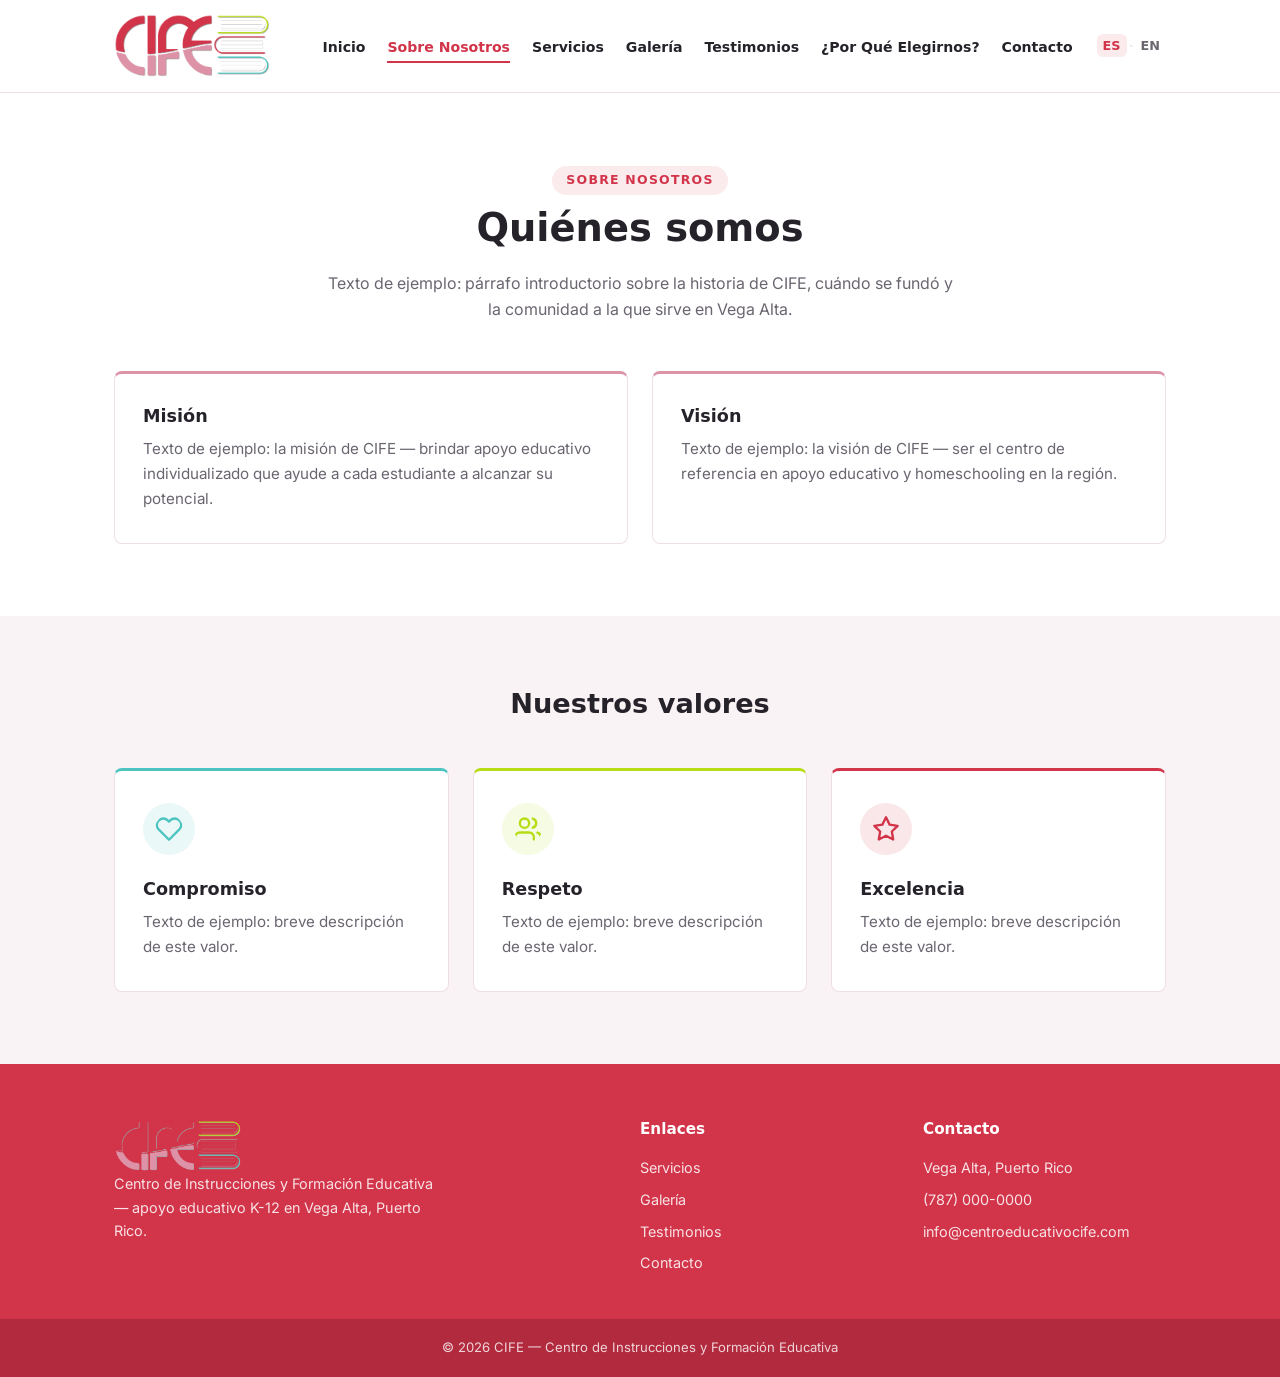
==== about.html @ aa65a5fb "Add transparent logo + hero placeholder, swap Poppins for Fraunces Co-Authored-By: Claude Fable 5 <n" ====
<!DOCTYPE html>
<html lang="es">
<head>
  <meta charset="UTF-8">
  <meta name="viewport" content="width=device-width, initial-scale=1.0">
  <title>Sobre Nosotros | CIFE</title>
  <meta name="description" content="Conoce la misión, visión y valores de CIFE en Vega Alta, Puerto Rico.">
  <link rel="preconnect" href="https://fonts.googleapis.com">
  <link rel="preconnect" href="https://fonts.gstatic.com" crossorigin>
  <link href="https://fonts.googleapis.com/css2?family=Fraunces:opsz,wght@9..144,500;9..144,600;9..144,650&family=Inter:wght@400;600;700&display=swap" rel="stylesheet">
  <link rel="stylesheet" href="css/style.css">
</head>
<body data-page="nosotros">
  <header id="site-header"></header>

  <main>
    <section>
      <div class="container">
        <div class="section-heading">
          <span class="eyebrow" data-i18n="about.eyebrow">Sobre Nosotros</span>
          <h1 data-i18n="about.title">Quiénes somos</h1>
          <p data-i18n="about.intro">Texto de ejemplo: párrafo introductorio sobre la historia de CIFE, cuándo se fundó y la comunidad a la que sirve en Vega Alta.</p>
        </div>
        <div class="two-up">
          <div class="card">
            <h3 data-i18n="about.mission.title">Misión</h3>
            <p data-i18n="about.mission.body">Texto de ejemplo: la misión de CIFE — brindar apoyo educativo individualizado que ayude a cada estudiante a alcanzar su potencial.</p>
          </div>
          <div class="card">
            <h3 data-i18n="about.vision.title">Visión</h3>
            <p data-i18n="about.vision.body">Texto de ejemplo: la visión de CIFE — ser el centro de referencia en apoyo educativo y homeschooling en la región.</p>
          </div>
        </div>
      </div>
    </section>

    <section class="section-alt">
      <div class="container">
        <div class="section-heading">
          <h2 data-i18n="about.values.title">Nuestros valores</h2>
        </div>
        <div class="card-grid">
          <div class="card">
            <svg class="icon icon-teal" viewBox="0 0 24 24" fill="none" stroke="currentColor" stroke-width="2" stroke-linecap="round" stroke-linejoin="round" aria-hidden="true"><path d="M20.84 4.61a5.5 5.5 0 0 0-7.78 0L12 5.67l-1.06-1.06a5.5 5.5 0 0 0-7.78 7.78l1.06 1.06L12 21.23l7.78-7.78 1.06-1.06a5.5 5.5 0 0 0 0-7.78z"/></svg>
            <h3 data-i18n="about.value.compromiso">Compromiso</h3>
            <p data-i18n="common.example.short">Texto de ejemplo: breve descripción de este valor.</p>
          </div>
          <div class="card">
            <svg class="icon icon-lime" viewBox="0 0 24 24" fill="none" stroke="currentColor" stroke-width="2" stroke-linecap="round" stroke-linejoin="round" aria-hidden="true"><path d="M17 21v-2a4 4 0 0 0-4-4H5a4 4 0 0 0-4 4v2"/><circle cx="9" cy="7" r="4"/><path d="M23 21v-2a4 4 0 0 0-3-3.87"/><path d="M16 3.13a4 4 0 0 1 0 7.75"/></svg>
            <h3 data-i18n="about.value.respeto">Respeto</h3>
            <p data-i18n="common.example.short">Texto de ejemplo: breve descripción de este valor.</p>
          </div>
          <div class="card">
            <svg class="icon icon-primary" viewBox="0 0 24 24" fill="none" stroke="currentColor" stroke-width="2" stroke-linecap="round" stroke-linejoin="round" aria-hidden="true"><polygon points="12 2 15.09 8.26 22 9.27 17 14.14 18.18 21.02 12 17.77 5.82 21.02 7 14.14 2 9.27 8.91 8.26 12 2"/></svg>
            <h3 data-i18n="about.value.excelencia">Excelencia</h3>
            <p data-i18n="common.example.short">Texto de ejemplo: breve descripción de este valor.</p>
          </div>
        </div>
      </div>
    </section>
  </main>

  <footer id="site-footer"></footer>
  <script src="js/include.js" defer></script>
  <script src="js/i18n.js" defer></script>
</body>
</html>
---- css/style.css ----
/* ==========================================================================
   CIFE — Centro de Instrucciones y Formación Educativa
   Single stylesheet, all pages. Tokens first, then base, then components.
   ========================================================================== */

:root {
  /* Brand palette (from client) */
  --color-primary:        #D2344A;
  --color-primary-dark:   #B12A3E;
  --color-secondary:      #DD92A8;
  --color-accent-lime:    #B6DD14;
  --color-accent-teal:    #4DC4C0;

  /* Neutrals & tints */
  --color-bg:         #FFFFFF;
  --color-bg-alt:     #FAF3F5;   /* soft pink wash */
  --color-hero-tint:  #F7E9EE;
  --color-cta-tint:   #F5DEE6;
  --color-teal-tint:  #EAF7F5;
  --color-text:       #26222A;
  --color-text-muted: #6B6570;
  --color-border:     #EDDFE4;

  /* Type */
  --font-heading: "Poppins", system-ui, -apple-system, sans-serif;
  --font-body:    "Inter", system-ui, -apple-system, sans-serif;

  /* Layout */
  --container: 1100px;
  --radius: 8px;
  --header-height: 92px;
}

/* ---------- Base ---------- */
*, *::before, *::after { box-sizing: border-box; }

body {
  margin: 0;
  font-family: var(--font-body);
  font-size: 1rem;
  line-height: 1.65;
  color: var(--color-text);
  background: var(--color-bg);
  -webkit-font-smoothing: antialiased;
}

img { max-width: 100%; display: block; }

h1, h2, h3, h4 {
  font-family: var(--font-heading);
  font-weight: 600;
  line-height: 1.2;
  margin: 0 0 0.5em;
}

h1 { font-size: 2.4rem; }
h2 { font-size: 1.7rem; }
h3 { font-size: 1.1rem; }

p { margin: 0 0 1em; }
p:last-child { margin-bottom: 0; }

a { color: var(--color-primary); text-decoration: none; }
a:hover { color: var(--color-accent-teal); }

.container { max-width: var(--container); margin: 0 auto; padding: 0 24px; }

main section { padding: 72px 0; }
.section-alt { background: var(--color-bg-alt); }

.section-heading { text-align: center; max-width: 640px; margin: 0 auto 48px; }
.section-heading p { color: var(--color-text-muted); }

.eyebrow {
  display: inline-block;
  font-family: var(--font-heading);
  font-size: 0.78rem;
  font-weight: 600;
  letter-spacing: 0.1em;
  text-transform: uppercase;
  color: var(--color-primary);
  margin-bottom: 10px;
  padding: 4px 14px;
  border-radius: 999px;
  background: color-mix(in srgb, var(--color-primary) 10%, white);
}

.text-muted { color: var(--color-text-muted); }

/* ---------- Buttons ---------- */
.btn {
  display: inline-block;
  font-family: var(--font-heading);
  font-size: 0.95rem;
  font-weight: 600;
  padding: 12px 28px;
  border-radius: var(--radius);
  border: 2px solid var(--color-primary);
  background: var(--color-primary);
  color: #fff;
  transition: background-color 0.15s ease, border-color 0.15s ease, color 0.15s ease;
}
.btn:hover { background: var(--color-primary-dark); border-color: var(--color-primary-dark); color: #fff; }

.btn-outline { background: transparent; color: var(--color-primary); }
.btn-outline:hover { background: var(--color-primary); color: #fff; }

/* ---------- Icons (inline SVG, feather-style strokes) ---------- */
.icon { width: 28px; height: 28px; flex-shrink: 0; }
.icon-teal    { color: var(--color-accent-teal); }
.icon-lime    { color: var(--color-accent-lime); }
.icon-primary { color: var(--color-primary); }
.icon-sm { width: 20px; height: 20px; }

.card .icon, .feature .icon, .contact-list .icon, .service > .icon {
  width: 52px;
  height: 52px;
  padding: 12px;
  border-radius: 50%;
  background: color-mix(in srgb, currentColor 12%, white);
}

/* ---------- Header / nav ---------- */
#site-header {
  position: sticky;
  top: 0;
  z-index: 100;
  min-height: var(--header-height);
  background: var(--color-bg);
  border-bottom: 1px solid var(--color-border);
}

.header-inner {
  display: flex;
  align-items: center;
  justify-content: space-between;
  gap: 24px;
  min-height: var(--header-height);
}

.brand img { height: 64px; width: auto; }

.site-nav { margin-left: auto; }
.site-nav ul { display: flex; gap: 22px; list-style: none; margin: 0; padding: 0; }
.site-nav a {
  font-family: var(--font-heading);
  font-size: 0.88rem;
  font-weight: 600;
  color: var(--color-text);
  padding: 6px 0;
  border-bottom: 2px solid transparent;
}
.site-nav a:hover { color: var(--color-primary); }
.site-nav a.active { color: var(--color-primary); border-bottom-color: var(--color-primary); }

.nav-toggle {
  display: none;
  flex-direction: column;
  justify-content: center;
  gap: 5px;
  width: 44px;
  height: 44px;
  padding: 10px;
  background: none;
  border: none;
  cursor: pointer;
}
.nav-toggle span {
  display: block;
  height: 2px;
  width: 100%;
  background: var(--color-text);
  transition: transform 0.2s ease, opacity 0.2s ease;
}
.nav-toggle.open span:nth-child(1) { transform: translateY(7px) rotate(45deg); }
.nav-toggle.open span:nth-child(2) { opacity: 0; }
.nav-toggle.open span:nth-child(3) { transform: translateY(-7px) rotate(-45deg); }

.header-actions { display: flex; align-items: center; gap: 8px; }

.lang-toggle { display: flex; align-items: center; gap: 2px; }
.lang-toggle button {
  font-family: var(--font-heading);
  font-size: 0.8rem;
  font-weight: 600;
  color: var(--color-text-muted);
  background: none;
  border: none;
  border-radius: 6px;
  padding: 4px 6px;
  cursor: pointer;
}
.lang-toggle button:hover { color: var(--color-primary); }
.lang-toggle button[aria-pressed="true"] {
  color: var(--color-primary);
  background: color-mix(in srgb, var(--color-primary) 10%, white);
}
.lang-toggle .sep { color: var(--color-border); }

@media (max-width: 900px) {
  .nav-toggle { display: flex; }
  .site-nav {
    display: none;
    position: absolute;
    top: 100%;
    left: 0;
    right: 0;
    background: var(--color-bg);
    border-bottom: 1px solid var(--color-border);
  }
  .site-nav.open { display: block; }
  .site-nav ul { flex-direction: column; gap: 0; padding: 8px 24px 16px; }
  .site-nav a { display: block; padding: 12px 0; border-bottom: none; }
}

/* ---------- Hero (index) ---------- */
.hero { padding: 96px 0; text-align: center; background: var(--color-hero-tint); }
.hero h1 { max-width: 720px; margin: 0 auto 0.4em; }
.hero .hero-sub { max-width: 560px; margin: 0 auto 32px; color: var(--color-text-muted); font-size: 1.1rem; }
.hero-actions { display: flex; gap: 16px; justify-content: center; flex-wrap: wrap; }

/* ---------- Cards ---------- */
.card-grid { display: grid; grid-template-columns: repeat(3, 1fr); gap: 24px; }

.card {
  background: var(--color-bg);
  border: 1px solid var(--color-border);
  border-radius: var(--radius);
  padding: 32px 28px;
}
.card-grid .card { border-top: 3px solid var(--color-accent-teal); }
.card-grid .card:nth-child(3n+2) { border-top-color: var(--color-accent-lime); }
.card-grid .card:nth-child(3n)   { border-top-color: var(--color-primary); }
.card .icon { margin-bottom: 16px; }
.card p { color: var(--color-text-muted); font-size: 0.95rem; }
.card-link { font-weight: 600; font-size: 0.9rem; }

/* ---------- Two-up blocks (misión / visión) ---------- */
.two-up { display: grid; grid-template-columns: 1fr 1fr; gap: 24px; }
.two-up .card { border-top: 3px solid var(--color-secondary); }

/* ---------- Feature list (why-us) ---------- */
.feature-list { display: grid; grid-template-columns: repeat(3, 1fr); gap: 32px 24px; }
.feature { display: flex; gap: 16px; align-items: flex-start; }
.feature h3 { margin-bottom: 0.25em; }
.feature p { color: var(--color-text-muted); font-size: 0.95rem; }

.check-list { list-style: none; padding: 0; margin: 0; }
.check-list li { display: flex; align-items: center; gap: 10px; padding: 6px 0; color: var(--color-text-muted); }

/* ---------- Stats row ---------- */
.stats-row {
  display: grid;
  grid-template-columns: repeat(4, 1fr);
  gap: 24px;
  text-align: center;
  border-top: 1px solid var(--color-border);
  border-bottom: 1px solid var(--color-border);
  padding: 40px 0;
}
.stat .stat-number {
  font-family: var(--font-heading);
  font-size: 2.2rem;
  font-weight: 700;
  color: var(--color-primary);
  line-height: 1;
  margin-bottom: 6px;
}
.stat .stat-label { color: var(--color-text-muted); font-size: 0.9rem; }
.stat:nth-child(even) .stat-number { color: var(--color-accent-teal); }

/* ---------- Service sections ---------- */
.service { display: grid; grid-template-columns: auto 1fr; gap: 24px; max-width: 780px; margin: 0 auto 48px; }
.service:last-child { margin-bottom: 0; }
.service p { color: var(--color-text-muted); }

/* ---------- Gallery ---------- */
.gallery-grid { display: grid; grid-template-columns: repeat(3, 1fr); gap: 24px; }
.gallery-item { margin: 0; }
.gallery-item img {
  width: 100%;
  aspect-ratio: 4 / 3;
  object-fit: cover;
  border-radius: var(--radius);
  border: 1px solid var(--color-border);
}
.gallery-item figcaption { font-size: 0.88rem; color: var(--color-text-muted); padding-top: 10px; }

/* ---------- Testimonials ---------- */
.testimonials-grid { display: grid; grid-template-columns: repeat(2, 1fr); gap: 24px; }
.testimonial-card {
  margin: 0;
  background: var(--color-bg);
  border: 1px solid var(--color-border);
  border-left: 3px solid var(--color-secondary);
  border-radius: var(--radius);
  padding: 28px;
}
.testimonial-quote { font-size: 1.02rem; }
.testimonial-card footer { display: flex; flex-direction: column; margin-top: 16px; }
.testimonial-name { font-weight: 600; font-size: 0.95rem; }
.testimonial-role { color: var(--color-text-muted); font-size: 0.85rem; }

.empty-note { text-align: center; color: var(--color-text-muted); padding: 40px 0; grid-column: 1 / -1; }

/* ---------- Contact ---------- */
.contact-layout { display: grid; grid-template-columns: 1fr 1fr; gap: 48px; align-items: start; }
.contact-list { list-style: none; padding: 0; margin: 0; }
.contact-list li { display: flex; align-items: flex-start; gap: 14px; padding: 12px 0; }
.contact-list .contact-label { display: block; font-weight: 600; font-size: 0.9rem; }
.contact-list .contact-value { color: var(--color-text-muted); font-size: 0.95rem; }
.map-embed { width: 100%; height: 380px; border: 1px solid var(--color-border); border-radius: var(--radius); }

/* ---------- CTA band ---------- */
.cta-band { background: var(--color-cta-tint); text-align: center; }
.cta-band h2 { margin-bottom: 0.3em; color: var(--color-primary); }

.section-teal { background: var(--color-teal-tint); }
.cta-band p { color: var(--color-text-muted); margin-bottom: 24px; }

/* ---------- Footer ---------- */
#site-footer { background: var(--color-primary); }
.footer-inner {
  display: grid;
  grid-template-columns: 2fr 1fr 1fr;
  gap: 40px;
  padding: 56px 24px 40px;
}
.logo-plate {
  display: inline-block;
  background: #fff;
  padding: 10px 14px;
  border-radius: var(--radius);
  margin-bottom: 14px;
}
.footer-brand img { height: 52px; width: auto; }
.footer-brand p { color: rgba(255, 255, 255, 0.85); font-size: 0.9rem; max-width: 320px; }
.footer-col h3 { font-size: 0.95rem; margin-bottom: 14px; color: #fff; }
.footer-col ul { list-style: none; padding: 0; margin: 0; }
.footer-col li { padding: 4px 0; font-size: 0.9rem; color: rgba(255, 255, 255, 0.85); }
.footer-col a { color: rgba(255, 255, 255, 0.85); }
.footer-col a:hover { color: #fff; text-decoration: underline; }
.footer-bottom { background: var(--color-primary-dark); text-align: center; padding: 18px 24px; }
.footer-bottom p { margin: 0; font-size: 0.82rem; color: rgba(255, 255, 255, 0.8); }

/* ---------- Responsive ---------- */
@media (max-width: 900px) {
  h1 { font-size: 2rem; }
  main section { padding: 56px 0; }
  .hero { padding: 64px 0; }
  .card-grid, .feature-list, .gallery-grid { grid-template-columns: repeat(2, 1fr); }
  .stats-row { grid-template-columns: repeat(2, 1fr); }
  .footer-inner { grid-template-columns: 1fr 1fr; }
}

@media (max-width: 600px) {
  .brand img { height: 52px; }
  .card-grid, .feature-list, .gallery-grid, .testimonials-grid,
  .two-up, .contact-layout, .stats-row { grid-template-columns: 1fr; }
  .footer-inner { grid-template-columns: 1fr; }
  .service { grid-template-columns: 1fr; }
}
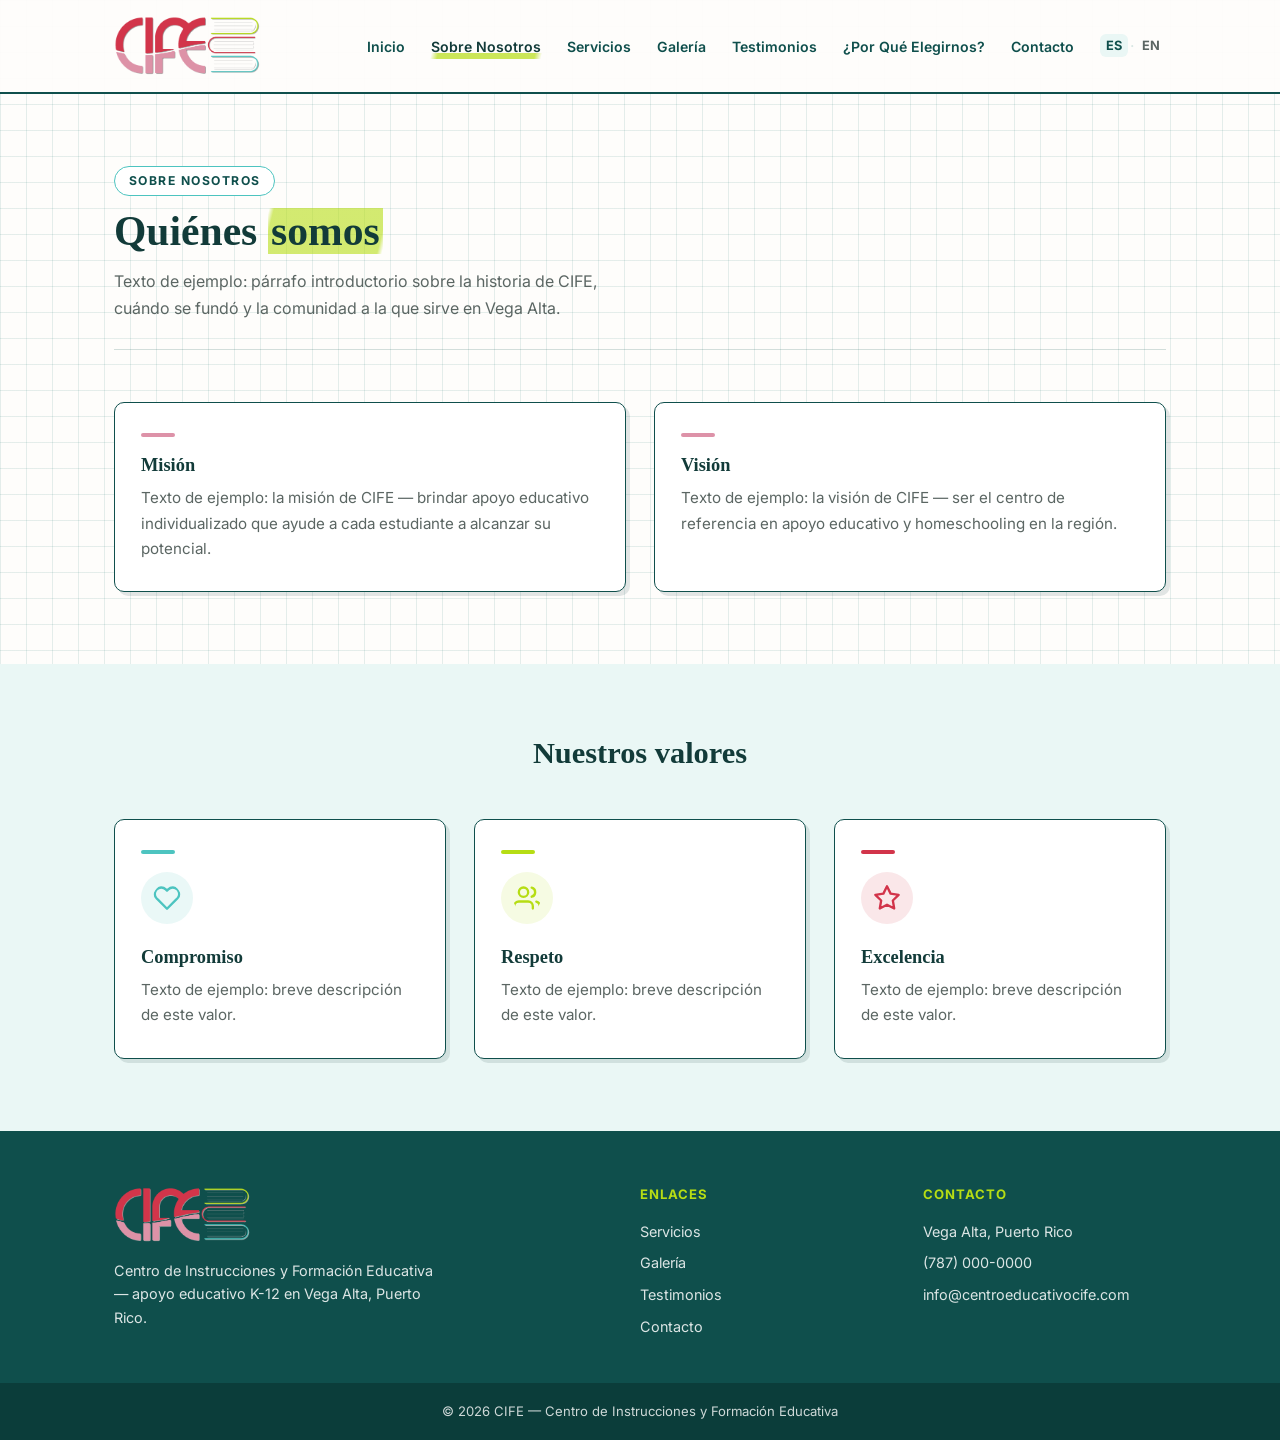
==== commit 67825c92: "Apply v3 page headers, ink stats band, and coupons to why-us and about Co-Authored-By: Claude Fable " ====
--- a/about.html
+++ b/about.html
@@ -16,10 +16,12 @@
   <main>
     <section>
       <div class="container">
-        <div class="section-heading">
-          <span class="eyebrow" data-i18n="about.eyebrow">Sobre Nosotros</span>
-          <h1 data-i18n="about.title">Quiénes somos</h1>
-          <p data-i18n="about.intro">Texto de ejemplo: párrafo introductorio sobre la historia de CIFE, cuándo se fundó y la comunidad a la que sirve en Vega Alta.</p>
+        <div class="page-head">
+          <div>
+            <span class="eyebrow" data-i18n="about.eyebrow">Sobre Nosotros</span>
+            <h1><span data-i18n="about.titlePre">Quiénes </span><span class="hl" data-i18n="about.titleHl">somos</span></h1>
+            <p data-i18n="about.intro">Texto de ejemplo: párrafo introductorio sobre la historia de CIFE, cuándo se fundó y la comunidad a la que sirve en Vega Alta.</p>
+          </div>
         </div>
         <div class="two-up">
           <div class="card">
--- a/css/style.css
+++ b/css/style.css
@@ -1,33 +1,41 @@
 /* ==========================================================================
    CIFE — Centro de Instrucciones y Formación Educativa
-   Single stylesheet, all pages. Tokens first, then base, then components.
+   v3 "Papel Cuadriculado". Tokens first, then base, then components.
    ========================================================================== */
 
 :root {
-  /* Brand palette (from client) */
+  /* Brand palette (from client, docs/colors.jpeg) */
   --color-primary:        #D2344A;
   --color-primary-dark:   #B12A3E;
   --color-secondary:      #DD92A8;
   --color-accent-lime:    #B6DD14;
   --color-accent-teal:    #4DC4C0;
 
-  /* Neutrals & tints */
-  --color-bg:         #FFFFFF;
-  --color-bg-alt:     #FAF3F5;   /* soft pink wash */
-  --color-hero-tint:  #F7E9EE;
-  --color-cta-tint:   #F5DEE6;
+  /* Structural teal ink */
+  --color-ink:        #0F4F4C;
+  --color-ink-dark:   #0B3D3A;
+  --color-heading:    #123B39;
+
+  /* Neutrals — paper, not pure white */
+  --color-bg:         #FEFDFB;
+  --color-card:       #FFFFFF;
   --color-teal-tint:  #EAF7F5;
+  --color-lime-wash:  #F4F9DC;
   --color-text:       #26222A;
-  --color-text-muted: #6B6570;
-  --color-border:     #EDDFE4;
+  --color-text-muted: #5B6663;
+  --color-border:     #D8E7E4;
+
+  /* Graph-paper grid */
+  --grid-line: rgba(20, 110, 106, 0.11);
+  --grid-size: 26px;
 
   /* Type */
-  --font-heading: "Poppins", system-ui, -apple-system, sans-serif;
+  --font-heading: "Fraunces", Georgia, serif;
   --font-body:    "Inter", system-ui, -apple-system, sans-serif;
 
   /* Layout */
   --container: 1100px;
-  --radius: 8px;
+  --radius: 10px;
   --header-height: 92px;
 }
 
@@ -40,7 +48,11 @@
   font-size: 1rem;
   line-height: 1.65;
   color: var(--color-text);
-  background: var(--color-bg);
+  background-color: var(--color-bg);
+  background-image:
+    linear-gradient(var(--grid-line) 1px, transparent 1px),
+    linear-gradient(90deg, var(--grid-line) 1px, transparent 1px);
+  background-size: var(--grid-size) var(--grid-size);
   -webkit-font-smoothing: antialiased;
 }
 
@@ -48,14 +60,15 @@
 
 h1, h2, h3, h4 {
   font-family: var(--font-heading);
-  font-weight: 600;
-  line-height: 1.2;
+  font-weight: 650;
+  line-height: 1.15;
   margin: 0 0 0.5em;
-}
-
-h1 { font-size: 2.4rem; }
-h2 { font-size: 1.7rem; }
-h3 { font-size: 1.1rem; }
+  color: var(--color-heading);
+}
+
+h1 { font-size: 2.6rem; }
+h2 { font-size: 1.9rem; }
+h3 { font-size: 1.15rem; font-weight: 600; }
 
 p { margin: 0 0 1em; }
 p:last-child { margin-bottom: 0; }
@@ -63,38 +76,55 @@
 a { color: var(--color-primary); text-decoration: none; }
 a:hover { color: var(--color-accent-teal); }
 
+a:focus-visible, button:focus-visible {
+  outline: 3px solid var(--color-primary);
+  outline-offset: 2px;
+  border-radius: 4px;
+}
+
 .container { max-width: var(--container); margin: 0 auto; padding: 0 24px; }
 
 main section { padding: 72px 0; }
-.section-alt { background: var(--color-bg-alt); }
+.section-alt { background: var(--color-teal-tint); }
 
 .section-heading { text-align: center; max-width: 640px; margin: 0 auto 48px; }
 .section-heading p { color: var(--color-text-muted); }
 
+.text-muted { color: var(--color-text-muted); }
+
+/* ---------- Highlighter swipe ---------- */
+.hl {
+  background: linear-gradient(104deg, transparent 1%,
+    rgba(182, 221, 20, 0.6) 5%, rgba(182, 221, 20, 0.6) 95%, transparent 99%);
+  padding: 0 0.08em;
+  -webkit-box-decoration-break: clone;
+  box-decoration-break: clone;
+}
+
+/* ---------- Eyebrow ---------- */
 .eyebrow {
   display: inline-block;
-  font-family: var(--font-heading);
-  font-size: 0.78rem;
-  font-weight: 600;
-  letter-spacing: 0.1em;
+  font-family: var(--font-body);
+  font-size: 0.76rem;
+  font-weight: 700;
+  letter-spacing: 0.12em;
   text-transform: uppercase;
-  color: var(--color-primary);
-  margin-bottom: 10px;
+  color: var(--color-ink);
+  margin-bottom: 12px;
   padding: 4px 14px;
   border-radius: 999px;
-  background: color-mix(in srgb, var(--color-primary) 10%, white);
-}
-
-.text-muted { color: var(--color-text-muted); }
+  border: 1.5px solid var(--color-accent-teal);
+  background: var(--color-card);
+}
 
 /* ---------- Buttons ---------- */
 .btn {
   display: inline-block;
-  font-family: var(--font-heading);
+  font-family: var(--font-body);
   font-size: 0.95rem;
-  font-weight: 600;
+  font-weight: 700;
   padding: 12px 28px;
-  border-radius: var(--radius);
+  border-radius: 8px;
   border: 2px solid var(--color-primary);
   background: var(--color-primary);
   color: #fff;
@@ -102,22 +132,51 @@
 }
 .btn:hover { background: var(--color-primary-dark); border-color: var(--color-primary-dark); color: #fff; }
 
-.btn-outline { background: transparent; color: var(--color-primary); }
-.btn-outline:hover { background: var(--color-primary); color: #fff; }
-
-/* ---------- Icons (inline SVG, feather-style strokes) ---------- */
+.btn-outline { background: var(--color-card); border-color: var(--color-ink); color: var(--color-ink); }
+.btn-outline:hover { background: var(--color-ink); border-color: var(--color-ink); color: #fff; }
+
+/* ---------- Icons ---------- */
 .icon { width: 28px; height: 28px; flex-shrink: 0; }
 .icon-teal    { color: var(--color-accent-teal); }
 .icon-lime    { color: var(--color-accent-lime); }
 .icon-primary { color: var(--color-primary); }
 .icon-sm { width: 20px; height: 20px; }
 
-.card .icon, .feature .icon, .contact-list .icon, .service > .icon {
+.card .icon, .feature .icon, .contact-list .icon, .service-text .icon {
   width: 52px;
   height: 52px;
   padding: 12px;
   border-radius: 50%;
   background: color-mix(in srgb, currentColor 12%, white);
+}
+
+.check-list .icon { color: var(--color-accent-teal); }
+
+/* ---------- Doodles (school-supply line art) ---------- */
+.doodle-pencil, .doodle-ruler, .doodle-book, .doodle-plane { position: relative; }
+.doodle-pencil::after, .doodle-ruler::after, .doodle-book::after, .doodle-plane::after {
+  content: '';
+  position: absolute;
+  opacity: 0.18;
+  pointer-events: none;
+  background-repeat: no-repeat;
+  background-size: contain;
+}
+.doodle-pencil::after {
+  width: 130px; height: 130px; right: 3%; bottom: -18px; transform: rotate(-12deg);
+  background-image: url("data:image/svg+xml,%3Csvg xmlns='http://www.w3.org/2000/svg' viewBox='0 0 64 64'%3E%3Cg fill='none' stroke='%23157874' stroke-width='2.5' stroke-linecap='round' stroke-linejoin='round'%3E%3Cpath d='M14 50 L44 20 l8 8 L22 58 l-11 3 3-11 z'/%3E%3Cpath d='M38 26 l8 8'/%3E%3Cpath d='M44 20 l6-6 8 8-6 6'/%3E%3C/g%3E%3C/svg%3E");
+}
+.doodle-ruler::after {
+  width: 120px; height: 120px; right: 2%; bottom: 8px; transform: rotate(8deg);
+  background-image: url("data:image/svg+xml,%3Csvg xmlns='http://www.w3.org/2000/svg' viewBox='0 0 64 64'%3E%3Cg fill='none' stroke='%23157874' stroke-width='2.5' stroke-linecap='round' stroke-linejoin='round'%3E%3Crect x='4' y='24' width='56' height='16' rx='2'/%3E%3Cpath d='M14 24v6M24 24v9M34 24v6M44 24v9M54 24v6'/%3E%3C/g%3E%3C/svg%3E");
+}
+.doodle-book::after {
+  width: 96px; height: 96px; right: -10px; top: -34px; transform: rotate(6deg);
+  background-image: url("data:image/svg+xml,%3Csvg xmlns='http://www.w3.org/2000/svg' viewBox='0 0 64 64'%3E%3Cg fill='none' stroke='%23157874' stroke-width='2.5' stroke-linecap='round' stroke-linejoin='round'%3E%3Cpath d='M32 16 C26 11 14 10 8 12 v36 c6-2 18-1 24 4 6-5 18-6 24-4 V12 c-6-2-18-1-24 4 z'/%3E%3Cpath d='M32 16 v36'/%3E%3C/g%3E%3C/svg%3E");
+}
+.doodle-plane::after {
+  width: 110px; height: 110px; right: 3%; top: -4px; transform: rotate(-4deg);
+  background-image: url("data:image/svg+xml,%3Csvg xmlns='http://www.w3.org/2000/svg' viewBox='0 0 64 64'%3E%3Cg fill='none' stroke='%23157874' stroke-width='2.5' stroke-linecap='round' stroke-linejoin='round'%3E%3Cpath d='M6 30 L58 10 L38 54 L30 36 z'/%3E%3Cpath d='M30 36 L58 10'/%3E%3C/g%3E%3C/svg%3E");
 }
 
 /* ---------- Header / nav ---------- */
@@ -126,8 +185,8 @@
   top: 0;
   z-index: 100;
   min-height: var(--header-height);
-  background: var(--color-bg);
-  border-bottom: 1px solid var(--color-border);
+  background: rgba(254, 253, 251, 0.94);
+  border-bottom: 2px solid var(--color-ink);
 }
 
 .header-inner {
@@ -138,20 +197,26 @@
   min-height: var(--header-height);
 }
 
-.brand img { height: 64px; width: auto; }
+.brand img { height: 60px; width: auto; }
 
 .site-nav { margin-left: auto; }
 .site-nav ul { display: flex; gap: 22px; list-style: none; margin: 0; padding: 0; }
 .site-nav a {
-  font-family: var(--font-heading);
+  font-family: var(--font-body);
   font-size: 0.88rem;
   font-weight: 600;
-  color: var(--color-text);
-  padding: 6px 0;
-  border-bottom: 2px solid transparent;
+  color: var(--color-ink);
+  padding: 6px 2px;
 }
 .site-nav a:hover { color: var(--color-primary); }
-.site-nav a.active { color: var(--color-primary); border-bottom-color: var(--color-primary); }
+.site-nav a.active {
+  color: var(--color-heading);
+  background-image: linear-gradient(104deg, transparent 2%,
+    rgba(182, 221, 20, 0.7) 8%, rgba(182, 221, 20, 0.7) 92%, transparent 98%);
+  background-repeat: no-repeat;
+  background-size: 100% 0.45em;
+  background-position: 0 92%;
+}
 
 .nav-toggle {
   display: none;
@@ -169,7 +234,7 @@
   display: block;
   height: 2px;
   width: 100%;
-  background: var(--color-text);
+  background: var(--color-ink);
   transition: transform 0.2s ease, opacity 0.2s ease;
 }
 .nav-toggle.open span:nth-child(1) { transform: translateY(7px) rotate(45deg); }
@@ -180,9 +245,9 @@
 
 .lang-toggle { display: flex; align-items: center; gap: 2px; }
 .lang-toggle button {
-  font-family: var(--font-heading);
+  font-family: var(--font-body);
   font-size: 0.8rem;
-  font-weight: 600;
+  font-weight: 700;
   color: var(--color-text-muted);
   background: none;
   border: none;
@@ -192,8 +257,8 @@
 }
 .lang-toggle button:hover { color: var(--color-primary); }
 .lang-toggle button[aria-pressed="true"] {
-  color: var(--color-primary);
-  background: color-mix(in srgb, var(--color-primary) 10%, white);
+  color: var(--color-ink);
+  background: var(--color-teal-tint);
 }
 .lang-toggle .sep { color: var(--color-border); }
 
@@ -206,97 +271,171 @@
     left: 0;
     right: 0;
     background: var(--color-bg);
-    border-bottom: 1px solid var(--color-border);
+    border-bottom: 2px solid var(--color-ink);
   }
   .site-nav.open { display: block; }
   .site-nav ul { flex-direction: column; gap: 0; padding: 8px 24px 16px; }
-  .site-nav a { display: block; padding: 12px 0; border-bottom: none; }
+  .site-nav a { display: block; padding: 12px 0; }
 }
 
 /* ---------- Hero (index) ---------- */
-.hero { padding: 96px 0; text-align: center; background: var(--color-hero-tint); }
-.hero h1 { max-width: 720px; margin: 0 auto 0.4em; }
-.hero .hero-sub { max-width: 560px; margin: 0 auto 32px; color: var(--color-text-muted); font-size: 1.1rem; }
-.hero-actions { display: flex; gap: 16px; justify-content: center; flex-wrap: wrap; }
+.hero { padding: 88px 0 76px; }
+.hero-grid {
+  display: grid;
+  grid-template-columns: 1.15fr 0.85fr;
+  gap: 56px;
+  align-items: center;
+}
+.hero h1 { margin: 0 0 0.4em; }
+.hero .hero-sub { max-width: 520px; margin: 0 0 32px; color: var(--color-text-muted); font-size: 1.1rem; }
+.hero-actions { display: flex; gap: 16px; flex-wrap: wrap; }
+.hero-photo { margin: 0; }
+.hero-photo img { width: 100%; aspect-ratio: 5 / 4; object-fit: cover; border-radius: 7px; }
+
+/* ---------- Paper-cutout frame ---------- */
+.cutout {
+  border: 2px solid var(--color-ink);
+  border-radius: var(--radius);
+  box-shadow: 7px 7px 0 var(--color-accent-teal);
+  background: var(--color-card);
+}
+
+/* ---------- Interior page header ---------- */
+.page-head {
+  display: flex;
+  align-items: flex-end;
+  justify-content: space-between;
+  gap: 32px;
+  padding-bottom: 28px;
+  margin-bottom: 52px;
+  border-bottom: 1.5px solid rgba(15, 79, 76, 0.18);
+}
+.page-head h1 { margin-bottom: 0.3em; max-width: 620px; }
+.page-head p { color: var(--color-text-muted); max-width: 540px; margin: 0; }
 
 /* ---------- Cards ---------- */
-.card-grid { display: grid; grid-template-columns: repeat(3, 1fr); gap: 24px; }
+.card-grid { display: grid; grid-template-columns: repeat(3, 1fr); gap: 28px; }
 
 .card {
-  background: var(--color-bg);
-  border: 1px solid var(--color-border);
+  background: var(--color-card);
+  border: 1.5px solid var(--color-ink);
   border-radius: var(--radius);
-  padding: 32px 28px;
-}
-.card-grid .card { border-top: 3px solid var(--color-accent-teal); }
-.card-grid .card:nth-child(3n+2) { border-top-color: var(--color-accent-lime); }
-.card-grid .card:nth-child(3n)   { border-top-color: var(--color-primary); }
+  padding: 30px 26px;
+  box-shadow: 4px 4px 0 rgba(18, 59, 57, 0.12);
+}
+.card::before {
+  content: '';
+  display: block;
+  width: 34px;
+  height: 4px;
+  border-radius: 2px;
+  background: var(--color-accent-teal);
+  margin-bottom: 18px;
+}
+.card-grid .card:nth-child(3n+2)::before { background: var(--color-accent-lime); }
+.card-grid .card:nth-child(3n)::before   { background: var(--color-primary); }
 .card .icon { margin-bottom: 16px; }
 .card p { color: var(--color-text-muted); font-size: 0.95rem; }
 .card-link { font-weight: 600; font-size: 0.9rem; }
 
 /* ---------- Two-up blocks (misión / visión) ---------- */
-.two-up { display: grid; grid-template-columns: 1fr 1fr; gap: 24px; }
-.two-up .card { border-top: 3px solid var(--color-secondary); }
+.two-up { display: grid; grid-template-columns: 1fr 1fr; gap: 28px; }
+.two-up .card::before { background: var(--color-secondary); }
 
 /* ---------- Feature list (why-us) ---------- */
-.feature-list { display: grid; grid-template-columns: repeat(3, 1fr); gap: 32px 24px; }
-.feature { display: flex; gap: 16px; align-items: flex-start; }
+.feature-list { display: grid; grid-template-columns: repeat(3, 1fr); gap: 24px; }
+.feature {
+  display: flex;
+  gap: 16px;
+  align-items: flex-start;
+  background: var(--color-card);
+  border: 1.5px solid var(--color-ink);
+  border-radius: var(--radius);
+  padding: 22px 20px;
+  box-shadow: 4px 4px 0 rgba(18, 59, 57, 0.12);
+}
 .feature h3 { margin-bottom: 0.25em; }
 .feature p { color: var(--color-text-muted); font-size: 0.95rem; }
 
 .check-list { list-style: none; padding: 0; margin: 0; }
 .check-list li { display: flex; align-items: center; gap: 10px; padding: 6px 0; color: var(--color-text-muted); }
 
-/* ---------- Stats row ---------- */
+/* ---------- Stats — ink band ---------- */
+.section-ink { background: var(--color-ink); }
 .stats-row {
   display: grid;
   grid-template-columns: repeat(4, 1fr);
   gap: 24px;
   text-align: center;
-  border-top: 1px solid var(--color-border);
-  border-bottom: 1px solid var(--color-border);
-  padding: 40px 0;
+  padding: 8px 0;
 }
 .stat .stat-number {
   font-family: var(--font-heading);
-  font-size: 2.2rem;
-  font-weight: 700;
-  color: var(--color-primary);
+  font-size: 2.4rem;
+  font-weight: 650;
+  color: #fff;
   line-height: 1;
-  margin-bottom: 6px;
-}
-.stat .stat-label { color: var(--color-text-muted); font-size: 0.9rem; }
-.stat:nth-child(even) .stat-number { color: var(--color-accent-teal); }
-
-/* ---------- Service sections ---------- */
-.service { display: grid; grid-template-columns: auto 1fr; gap: 24px; max-width: 780px; margin: 0 auto 48px; }
-.service:last-child { margin-bottom: 0; }
-.service p { color: var(--color-text-muted); }
+  margin-bottom: 8px;
+}
+.stat:nth-child(2) .stat-number { color: var(--color-accent-lime); }
+.stat:nth-child(3) .stat-number { color: var(--color-accent-teal); }
+.stat .stat-label { color: rgba(255, 255, 255, 0.75); font-size: 0.85rem; letter-spacing: 0.04em; text-transform: uppercase; }
+.section-ink .text-muted { color: rgba(255, 255, 255, 0.65); }
+
+/* ---------- Service rows (services) ---------- */
+.service {
+  display: grid;
+  grid-template-columns: 1fr 1fr;
+  gap: 44px;
+  align-items: center;
+  max-width: 960px;
+  margin: 0 auto 64px;
+}
+.service:last-of-type { margin-bottom: 0; }
+.service-text .icon { margin-bottom: 14px; }
+.service-text p { color: var(--color-text-muted); }
+.service-media { margin: 0; }
+.service-media img { width: 100%; aspect-ratio: 16 / 10; object-fit: cover; border-radius: 7px; }
+.service.flip .service-media { order: -1; }
+.service.flip .service-media.cutout { box-shadow: -7px 7px 0 var(--color-secondary); }
 
 /* ---------- Gallery ---------- */
-.gallery-grid { display: grid; grid-template-columns: repeat(3, 1fr); gap: 24px; }
+.gallery-grid { display: grid; grid-template-columns: repeat(3, 1fr); gap: 30px 26px; }
 .gallery-item { margin: 0; }
 .gallery-item img {
   width: 100%;
   aspect-ratio: 4 / 3;
   object-fit: cover;
   border-radius: var(--radius);
-  border: 1px solid var(--color-border);
-}
-.gallery-item figcaption { font-size: 0.88rem; color: var(--color-text-muted); padding-top: 10px; }
+  border: 2px solid var(--color-ink);
+  box-shadow: 6px 6px 0 var(--color-accent-teal);
+}
+.gallery-item:nth-child(3n+2) img { box-shadow: 6px 6px 0 var(--color-secondary); }
+.gallery-item:nth-child(3n) img   { box-shadow: 6px 6px 0 var(--color-accent-lime); }
+.gallery-item figcaption { font-size: 0.88rem; color: var(--color-text-muted); padding-top: 14px; font-style: italic; }
 
 /* ---------- Testimonials ---------- */
-.testimonials-grid { display: grid; grid-template-columns: repeat(2, 1fr); gap: 24px; }
+.testimonials-grid { display: grid; grid-template-columns: repeat(2, 1fr); gap: 30px 26px; }
 .testimonial-card {
+  position: relative;
   margin: 0;
-  background: var(--color-bg);
-  border: 1px solid var(--color-border);
-  border-left: 3px solid var(--color-secondary);
+  background: var(--color-card);
+  border: 1.5px solid var(--color-ink);
   border-radius: var(--radius);
-  padding: 28px;
-}
-.testimonial-quote { font-size: 1.02rem; }
+  padding: 34px 28px 28px;
+  box-shadow: 5px 5px 0 var(--color-secondary);
+}
+.testimonial-card::before {
+  content: '\201C';
+  position: absolute;
+  top: -4px;
+  left: 12px;
+  font-family: var(--font-heading);
+  font-size: 5rem;
+  line-height: 1;
+  color: rgba(77, 196, 192, 0.35);
+}
+.testimonial-quote { font-size: 1.02rem; position: relative; }
 .testimonial-card footer { display: flex; flex-direction: column; margin-top: 16px; }
 .testimonial-name { font-weight: 600; font-size: 0.95rem; }
 .testimonial-role { color: var(--color-text-muted); font-size: 0.85rem; }
@@ -309,54 +448,95 @@
 .contact-list li { display: flex; align-items: flex-start; gap: 14px; padding: 12px 0; }
 .contact-list .contact-label { display: block; font-weight: 600; font-size: 0.9rem; }
 .contact-list .contact-value { color: var(--color-text-muted); font-size: 0.95rem; }
-.map-embed { width: 100%; height: 380px; border: 1px solid var(--color-border); border-radius: var(--radius); }
-
-/* ---------- CTA band ---------- */
-.cta-band { background: var(--color-cta-tint); text-align: center; }
-.cta-band h2 { margin-bottom: 0.3em; color: var(--color-primary); }
-
-.section-teal { background: var(--color-teal-tint); }
-.cta-band p { color: var(--color-text-muted); margin-bottom: 24px; }
+.map-embed {
+  width: 100%;
+  height: 380px;
+  border: 2px solid var(--color-ink);
+  border-radius: var(--radius);
+  box-shadow: 7px 7px 0 var(--color-accent-teal);
+}
+
+/* ---------- CTA coupon ---------- */
+.cta-band { padding: 40px 0 80px; }
+.cta-coupon {
+  position: relative;
+  max-width: 820px;
+  margin: 0 auto;
+  display: flex;
+  align-items: center;
+  justify-content: space-between;
+  gap: 28px;
+  border: 2px dashed var(--color-accent-teal);
+  border-radius: 12px;
+  background: var(--color-lime-wash);
+  padding: 32px 36px;
+  text-align: left;
+}
+.cta-coupon h2 { margin-bottom: 0.2em; font-size: 1.5rem; }
+.cta-coupon p { color: var(--color-text-muted); margin: 0; }
+.cta-coupon .btn { flex-shrink: 0; }
 
 /* ---------- Footer ---------- */
-#site-footer { background: var(--color-primary); }
+#site-footer { background: var(--color-ink); }
 .footer-inner {
   display: grid;
   grid-template-columns: 2fr 1fr 1fr;
   gap: 40px;
   padding: 56px 24px 40px;
 }
-.logo-plate {
-  display: inline-block;
-  background: #fff;
-  padding: 10px 14px;
-  border-radius: var(--radius);
+.footer-logo { height: 56px; width: auto; margin-bottom: 16px; }
+.footer-brand p { color: rgba(255, 255, 255, 0.85); font-size: 0.9rem; max-width: 320px; }
+.footer-col h3 {
+  font-family: var(--font-body);
+  font-size: 0.82rem;
+  font-weight: 700;
+  letter-spacing: 0.08em;
+  text-transform: uppercase;
   margin-bottom: 14px;
-}
-.footer-brand img { height: 52px; width: auto; }
-.footer-brand p { color: rgba(255, 255, 255, 0.85); font-size: 0.9rem; max-width: 320px; }
-.footer-col h3 { font-size: 0.95rem; margin-bottom: 14px; color: #fff; }
+  color: var(--color-accent-lime);
+}
 .footer-col ul { list-style: none; padding: 0; margin: 0; }
 .footer-col li { padding: 4px 0; font-size: 0.9rem; color: rgba(255, 255, 255, 0.85); }
 .footer-col a { color: rgba(255, 255, 255, 0.85); }
-.footer-col a:hover { color: #fff; text-decoration: underline; }
-.footer-bottom { background: var(--color-primary-dark); text-align: center; padding: 18px 24px; }
+.footer-col a:hover {
+  color: #fff;
+  text-decoration: underline;
+  text-decoration-color: var(--color-accent-lime);
+  text-decoration-thickness: 3px;
+  text-underline-offset: 3px;
+}
+.footer-bottom { background: var(--color-ink-dark); text-align: center; padding: 18px 24px; }
 .footer-bottom p { margin: 0; font-size: 0.82rem; color: rgba(255, 255, 255, 0.8); }
+
+/* ---------- Motion ---------- */
+@media (prefers-reduced-motion: reduce) {
+  *, *::before, *::after { transition: none !important; }
+}
 
 /* ---------- Responsive ---------- */
 @media (max-width: 900px) {
-  h1 { font-size: 2rem; }
+  h1 { font-size: 2.05rem; }
   main section { padding: 56px 0; }
-  .hero { padding: 64px 0; }
+  .hero { padding: 56px 0; }
+  .hero-grid { grid-template-columns: 1fr; gap: 36px; }
   .card-grid, .feature-list, .gallery-grid { grid-template-columns: repeat(2, 1fr); }
-  .stats-row { grid-template-columns: repeat(2, 1fr); }
+  .stats-row { grid-template-columns: repeat(2, 1fr); gap: 32px 24px; }
   .footer-inner { grid-template-columns: 1fr 1fr; }
 }
 
+@media (max-width: 700px) {
+  .doodle-pencil::after, .doodle-ruler::after, .doodle-book::after, .doodle-plane::after { display: none; }
+  .page-head { flex-direction: column; align-items: flex-start; }
+  .cta-coupon { flex-direction: column; align-items: flex-start; }
+}
+
 @media (max-width: 600px) {
-  .brand img { height: 52px; }
+  :root { --grid-size: 22px; }
+  .brand img { height: 50px; }
   .card-grid, .feature-list, .gallery-grid, .testimonials-grid,
   .two-up, .contact-layout, .stats-row { grid-template-columns: 1fr; }
   .footer-inner { grid-template-columns: 1fr; }
-  .service { grid-template-columns: 1fr; }
-}
+  .service { grid-template-columns: 1fr; gap: 28px; }
+  .service.flip .service-media { order: 0; }
+  .service.flip .service-media.cutout { box-shadow: 7px 7px 0 var(--color-secondary); }
+}
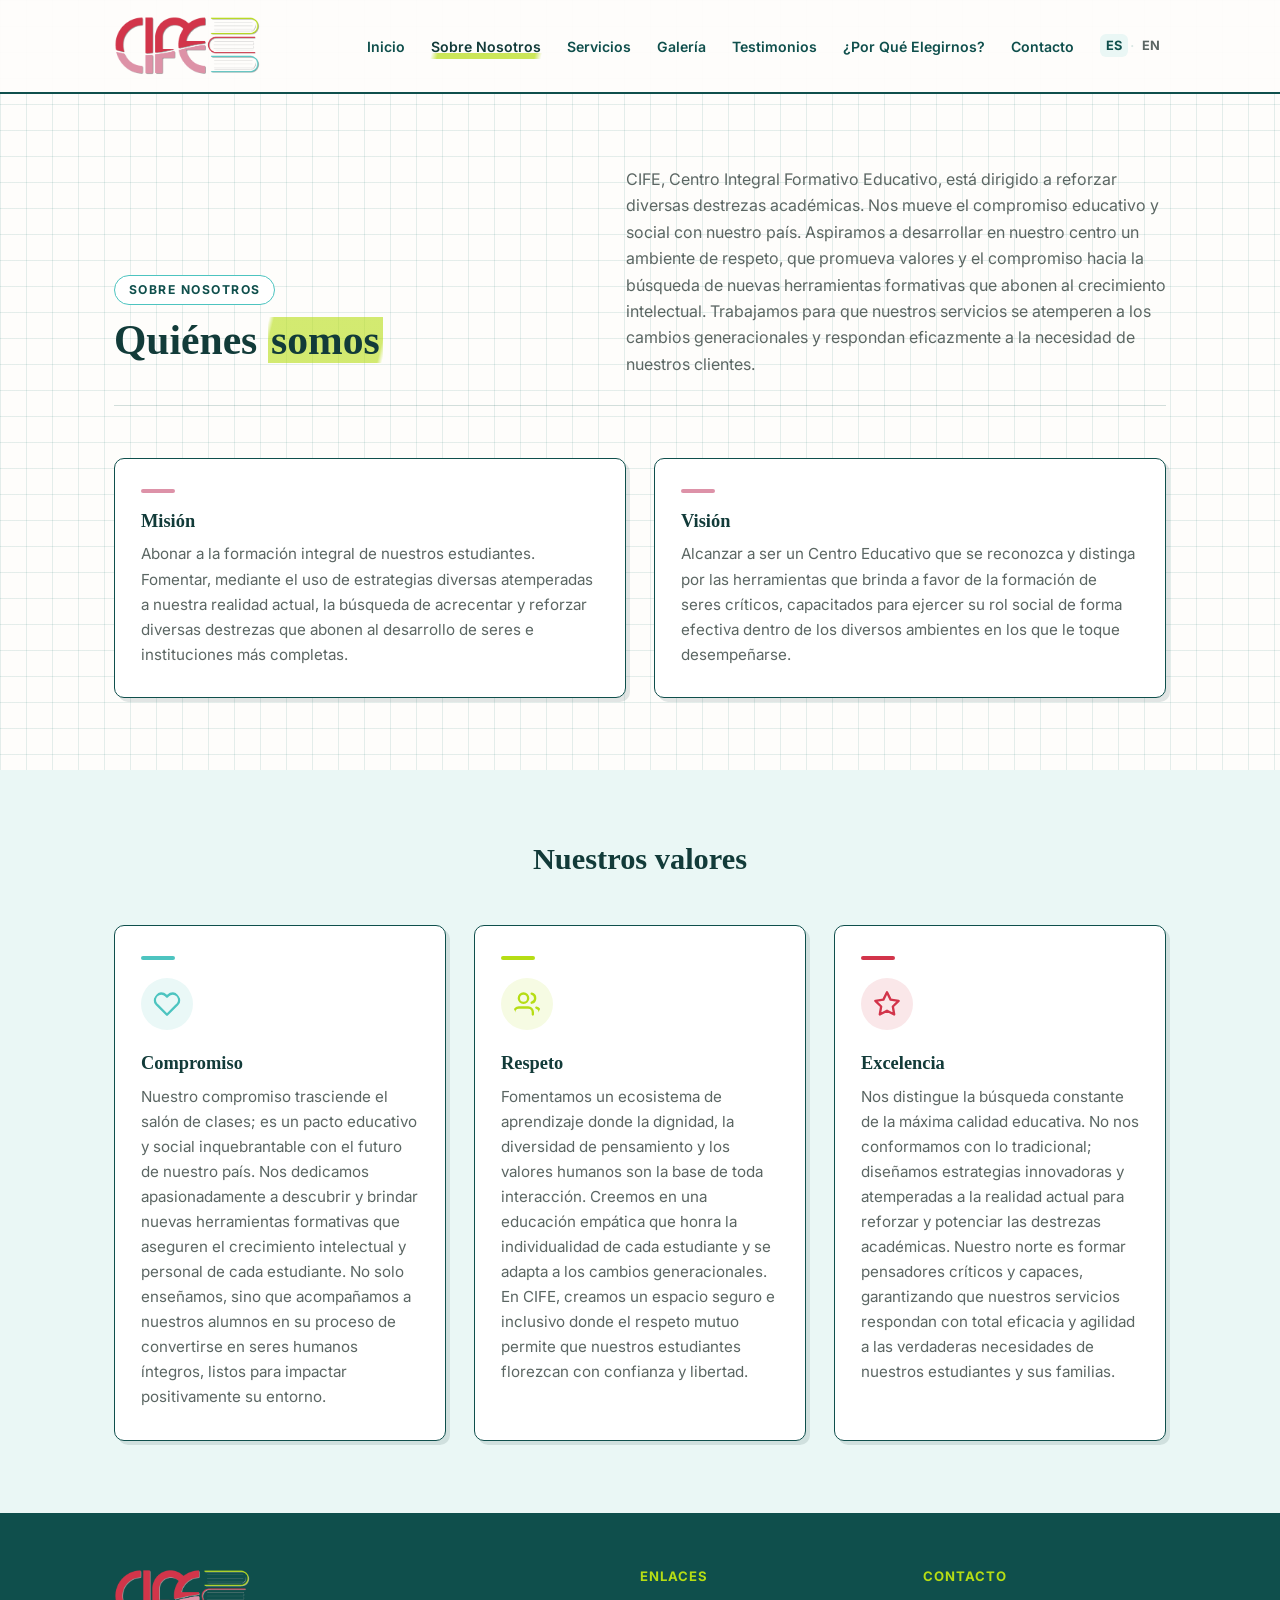
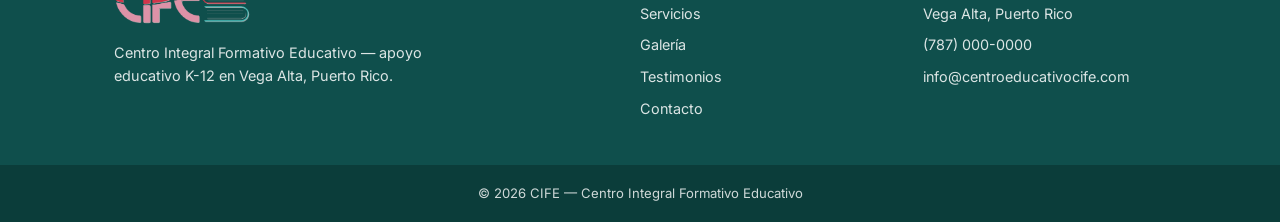
==== commit 6420f664: "Add real About Us content from client (ES/EN); fix CIFE name expansion - about.html: client's Quiéne" ====
--- a/about.html
+++ b/about.html
@@ -4,11 +4,11 @@
   <meta charset="UTF-8">
   <meta name="viewport" content="width=device-width, initial-scale=1.0">
   <title>Sobre Nosotros | CIFE</title>
-  <meta name="description" content="Conoce la misión, visión y valores de CIFE en Vega Alta, Puerto Rico.">
+  <meta name="description" content="CIFE, Centro Integral Formativo Educativo en Vega Alta, Puerto Rico: nuestra misión, visión y valores.">
   <link rel="preconnect" href="https://fonts.googleapis.com">
   <link rel="preconnect" href="https://fonts.gstatic.com" crossorigin>
   <link href="https://fonts.googleapis.com/css2?family=Fraunces:opsz,wght@9..144,500;9..144,600;9..144,650&family=Inter:wght@400;600;700&display=swap" rel="stylesheet">
-  <link rel="stylesheet" href="css/style.css">
+  <link rel="stylesheet" href="css/style.css?v=5">
 </head>
 <body data-page="nosotros">
   <header id="site-header"></header>
@@ -20,17 +20,17 @@
           <div>
             <span class="eyebrow" data-i18n="about.eyebrow">Sobre Nosotros</span>
             <h1><span data-i18n="about.titlePre">Quiénes </span><span class="hl" data-i18n="about.titleHl">somos</span></h1>
-            <p data-i18n="about.intro">Texto de ejemplo: párrafo introductorio sobre la historia de CIFE, cuándo se fundó y la comunidad a la que sirve en Vega Alta.</p>
           </div>
+          <p data-i18n="about.intro">CIFE, Centro Integral Formativo Educativo, está dirigido a reforzar diversas destrezas académicas. Nos mueve el compromiso educativo y social con nuestro país. Aspiramos a desarrollar en nuestro centro un ambiente de respeto, que promueva valores y el compromiso hacia la búsqueda de nuevas herramientas formativas que abonen al crecimiento intelectual. Trabajamos para que nuestros servicios se atemperen a los cambios generacionales y respondan eficazmente a la necesidad de nuestros clientes.</p>
         </div>
         <div class="two-up">
           <div class="card">
             <h3 data-i18n="about.mission.title">Misión</h3>
-            <p data-i18n="about.mission.body">Texto de ejemplo: la misión de CIFE — brindar apoyo educativo individualizado que ayude a cada estudiante a alcanzar su potencial.</p>
+            <p data-i18n="about.mission.body">Abonar a la formación integral de nuestros estudiantes. Fomentar, mediante el uso de estrategias diversas atemperadas a nuestra realidad actual, la búsqueda de acrecentar y reforzar diversas destrezas que abonen al desarrollo de seres e instituciones más completas.</p>
           </div>
           <div class="card">
             <h3 data-i18n="about.vision.title">Visión</h3>
-            <p data-i18n="about.vision.body">Texto de ejemplo: la visión de CIFE — ser el centro de referencia en apoyo educativo y homeschooling en la región.</p>
+            <p data-i18n="about.vision.body">Alcanzar a ser un Centro Educativo que se reconozca y distinga por las herramientas que brinda a favor de la formación de seres críticos, capacitados para ejercer su rol social de forma efectiva dentro de los diversos ambientes en los que le toque desempeñarse.</p>
           </div>
         </div>
       </div>
@@ -45,17 +45,17 @@
           <div class="card">
             <svg class="icon icon-teal" viewBox="0 0 24 24" fill="none" stroke="currentColor" stroke-width="2" stroke-linecap="round" stroke-linejoin="round" aria-hidden="true"><path d="M20.84 4.61a5.5 5.5 0 0 0-7.78 0L12 5.67l-1.06-1.06a5.5 5.5 0 0 0-7.78 7.78l1.06 1.06L12 21.23l7.78-7.78 1.06-1.06a5.5 5.5 0 0 0 0-7.78z"/></svg>
             <h3 data-i18n="about.value.compromiso">Compromiso</h3>
-            <p data-i18n="common.example.short">Texto de ejemplo: breve descripción de este valor.</p>
+            <p data-i18n="about.value.compromiso.body">Nuestro compromiso trasciende el salón de clases; es un pacto educativo y social inquebrantable con el futuro de nuestro país. Nos dedicamos apasionadamente a descubrir y brindar nuevas herramientas formativas que aseguren el crecimiento intelectual y personal de cada estudiante. No solo enseñamos, sino que acompañamos a nuestros alumnos en su proceso de convertirse en seres humanos íntegros, listos para impactar positivamente su entorno.</p>
           </div>
           <div class="card">
             <svg class="icon icon-lime" viewBox="0 0 24 24" fill="none" stroke="currentColor" stroke-width="2" stroke-linecap="round" stroke-linejoin="round" aria-hidden="true"><path d="M17 21v-2a4 4 0 0 0-4-4H5a4 4 0 0 0-4 4v2"/><circle cx="9" cy="7" r="4"/><path d="M23 21v-2a4 4 0 0 0-3-3.87"/><path d="M16 3.13a4 4 0 0 1 0 7.75"/></svg>
             <h3 data-i18n="about.value.respeto">Respeto</h3>
-            <p data-i18n="common.example.short">Texto de ejemplo: breve descripción de este valor.</p>
+            <p data-i18n="about.value.respeto.body">Fomentamos un ecosistema de aprendizaje donde la dignidad, la diversidad de pensamiento y los valores humanos son la base de toda interacción. Creemos en una educación empática que honra la individualidad de cada estudiante y se adapta a los cambios generacionales. En CIFE, creamos un espacio seguro e inclusivo donde el respeto mutuo permite que nuestros estudiantes florezcan con confianza y libertad.</p>
           </div>
           <div class="card">
             <svg class="icon icon-primary" viewBox="0 0 24 24" fill="none" stroke="currentColor" stroke-width="2" stroke-linecap="round" stroke-linejoin="round" aria-hidden="true"><polygon points="12 2 15.09 8.26 22 9.27 17 14.14 18.18 21.02 12 17.77 5.82 21.02 7 14.14 2 9.27 8.91 8.26 12 2"/></svg>
             <h3 data-i18n="about.value.excelencia">Excelencia</h3>
-            <p data-i18n="common.example.short">Texto de ejemplo: breve descripción de este valor.</p>
+            <p data-i18n="about.value.excelencia.body">Nos distingue la búsqueda constante de la máxima calidad educativa. No nos conformamos con lo tradicional; diseñamos estrategias innovadoras y atemperadas a la realidad actual para reforzar y potenciar las destrezas académicas. Nuestro norte es formar pensadores críticos y capaces, garantizando que nuestros servicios respondan con total eficacia y agilidad a las verdaderas necesidades de nuestros estudiantes y sus familias.</p>
           </div>
         </div>
       </div>
@@ -63,7 +63,8 @@
   </main>
 
   <footer id="site-footer"></footer>
-  <script src="js/include.js" defer></script>
-  <script src="js/i18n.js" defer></script>
+  <script src="js/include.js?v=5" defer></script>
+  <script src="js/i18n.js?v=5" defer></script>
+  <script src="js/reveal.js?v=5" defer></script>
 </body>
 </html>
--- a/css/style.css
+++ b/css/style.css
@@ -509,8 +509,13 @@
 .footer-bottom p { margin: 0; font-size: 0.82rem; color: rgba(255, 255, 255, 0.8); }
 
 /* ---------- Motion ---------- */
+/* Reveal on scroll (v3.1) — js/reveal.js adds .reveal, then .revealed in-view */
+.reveal { opacity: 0; transform: translateY(12px); transition: opacity 0.45s ease, transform 0.45s ease; }
+.reveal.revealed { opacity: 1; transform: translateY(0); }
+
 @media (prefers-reduced-motion: reduce) {
   *, *::before, *::after { transition: none !important; }
+  .reveal { opacity: 1; transform: none; }
 }
 
 /* ---------- Responsive ---------- */
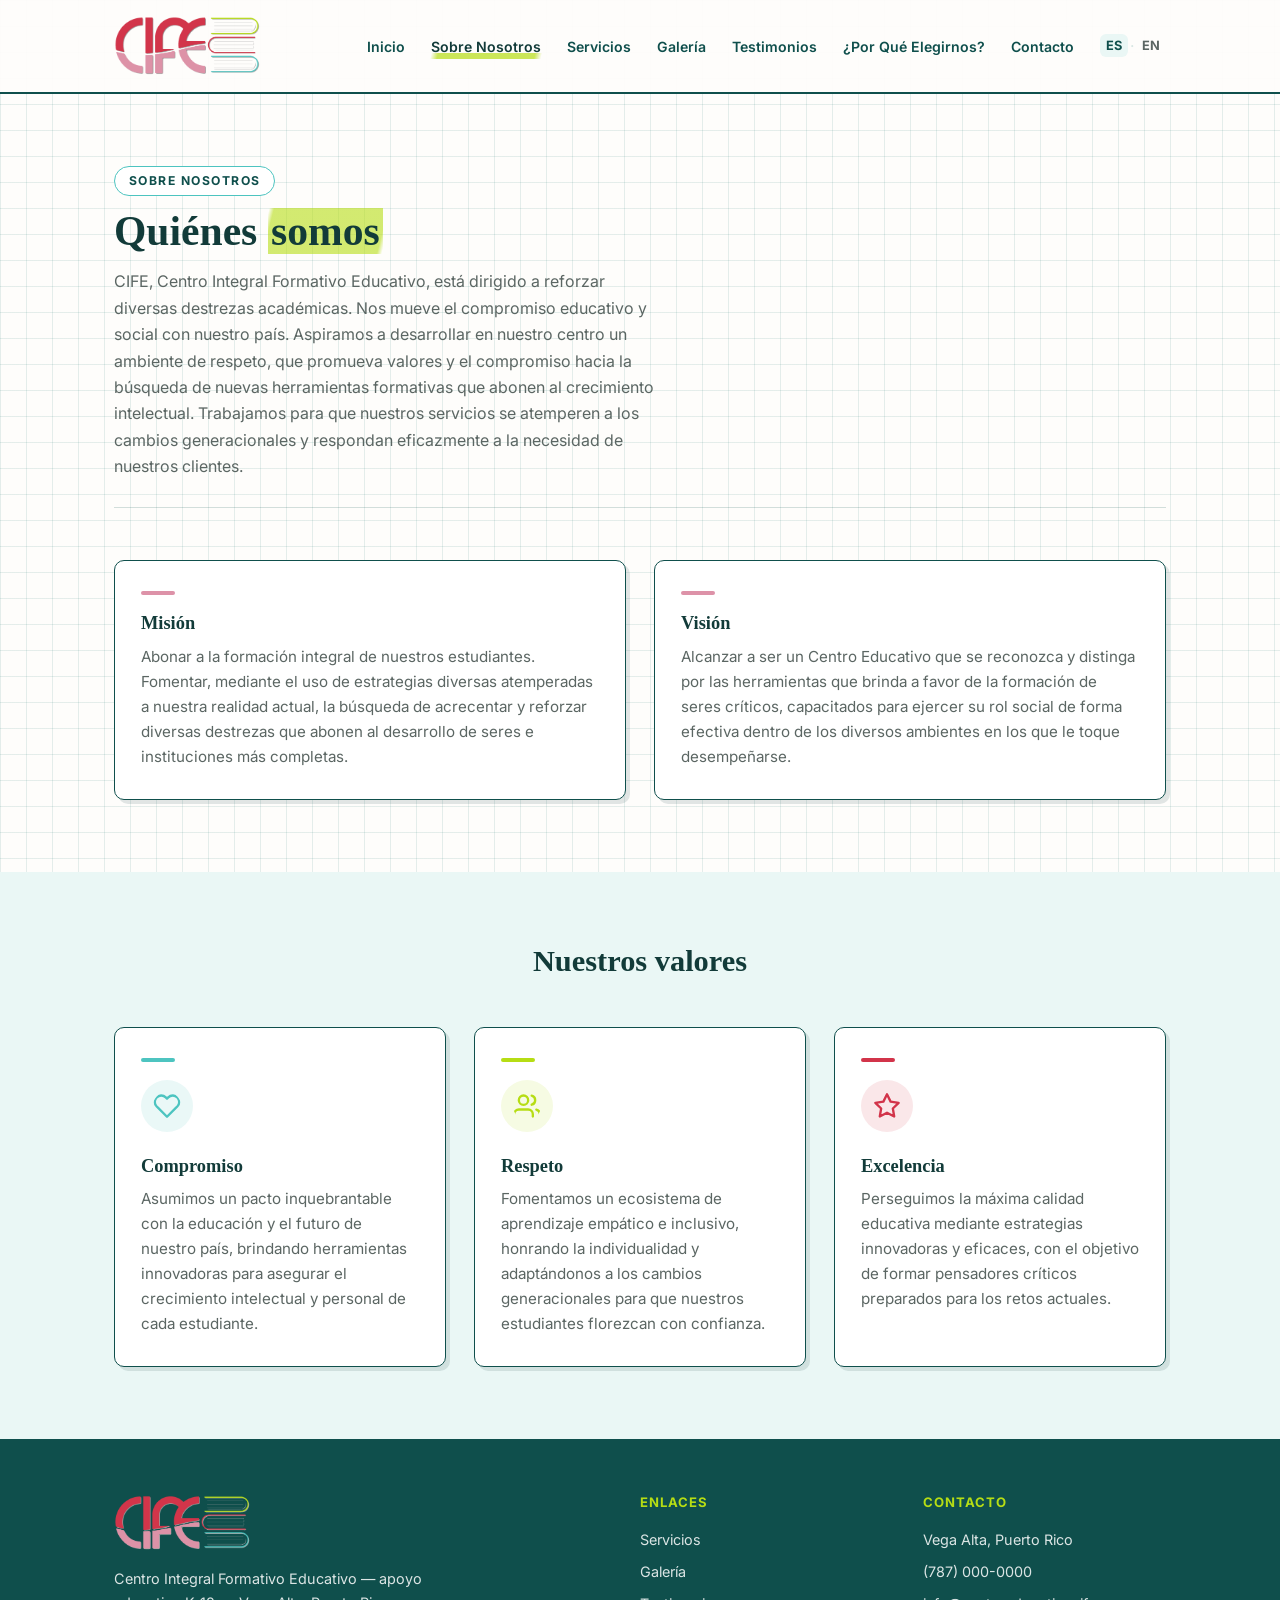
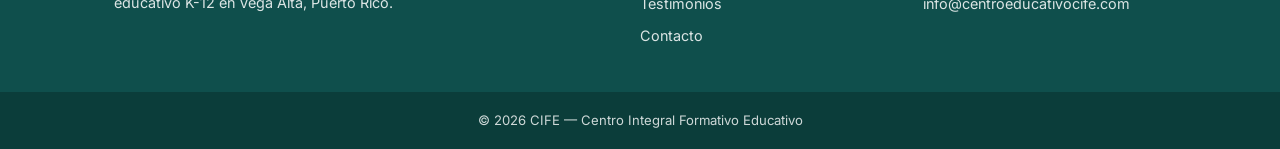
==== commit 199be20b: "Fix About page-head alignment; shorten values per client's revised doc The page-head was given two f" ====
--- a/about.html
+++ b/about.html
@@ -8,7 +8,7 @@
   <link rel="preconnect" href="https://fonts.googleapis.com">
   <link rel="preconnect" href="https://fonts.gstatic.com" crossorigin>
   <link href="https://fonts.googleapis.com/css2?family=Fraunces:opsz,wght@9..144,500;9..144,600;9..144,650&family=Inter:wght@400;600;700&display=swap" rel="stylesheet">
-  <link rel="stylesheet" href="css/style.css?v=5">
+  <link rel="stylesheet" href="css/style.css?v=6">
 </head>
 <body data-page="nosotros">
   <header id="site-header"></header>
@@ -20,8 +20,8 @@
           <div>
             <span class="eyebrow" data-i18n="about.eyebrow">Sobre Nosotros</span>
             <h1><span data-i18n="about.titlePre">Quiénes </span><span class="hl" data-i18n="about.titleHl">somos</span></h1>
+            <p data-i18n="about.intro">CIFE, Centro Integral Formativo Educativo, está dirigido a reforzar diversas destrezas académicas. Nos mueve el compromiso educativo y social con nuestro país. Aspiramos a desarrollar en nuestro centro un ambiente de respeto, que promueva valores y el compromiso hacia la búsqueda de nuevas herramientas formativas que abonen al crecimiento intelectual. Trabajamos para que nuestros servicios se atemperen a los cambios generacionales y respondan eficazmente a la necesidad de nuestros clientes.</p>
           </div>
-          <p data-i18n="about.intro">CIFE, Centro Integral Formativo Educativo, está dirigido a reforzar diversas destrezas académicas. Nos mueve el compromiso educativo y social con nuestro país. Aspiramos a desarrollar en nuestro centro un ambiente de respeto, que promueva valores y el compromiso hacia la búsqueda de nuevas herramientas formativas que abonen al crecimiento intelectual. Trabajamos para que nuestros servicios se atemperen a los cambios generacionales y respondan eficazmente a la necesidad de nuestros clientes.</p>
         </div>
         <div class="two-up">
           <div class="card">
@@ -45,17 +45,17 @@
           <div class="card">
             <svg class="icon icon-teal" viewBox="0 0 24 24" fill="none" stroke="currentColor" stroke-width="2" stroke-linecap="round" stroke-linejoin="round" aria-hidden="true"><path d="M20.84 4.61a5.5 5.5 0 0 0-7.78 0L12 5.67l-1.06-1.06a5.5 5.5 0 0 0-7.78 7.78l1.06 1.06L12 21.23l7.78-7.78 1.06-1.06a5.5 5.5 0 0 0 0-7.78z"/></svg>
             <h3 data-i18n="about.value.compromiso">Compromiso</h3>
-            <p data-i18n="about.value.compromiso.body">Nuestro compromiso trasciende el salón de clases; es un pacto educativo y social inquebrantable con el futuro de nuestro país. Nos dedicamos apasionadamente a descubrir y brindar nuevas herramientas formativas que aseguren el crecimiento intelectual y personal de cada estudiante. No solo enseñamos, sino que acompañamos a nuestros alumnos en su proceso de convertirse en seres humanos íntegros, listos para impactar positivamente su entorno.</p>
+            <p data-i18n="about.value.compromiso.body">Asumimos un pacto inquebrantable con la educación y el futuro de nuestro país, brindando herramientas innovadoras para asegurar el crecimiento intelectual y personal de cada estudiante.</p>
           </div>
           <div class="card">
             <svg class="icon icon-lime" viewBox="0 0 24 24" fill="none" stroke="currentColor" stroke-width="2" stroke-linecap="round" stroke-linejoin="round" aria-hidden="true"><path d="M17 21v-2a4 4 0 0 0-4-4H5a4 4 0 0 0-4 4v2"/><circle cx="9" cy="7" r="4"/><path d="M23 21v-2a4 4 0 0 0-3-3.87"/><path d="M16 3.13a4 4 0 0 1 0 7.75"/></svg>
             <h3 data-i18n="about.value.respeto">Respeto</h3>
-            <p data-i18n="about.value.respeto.body">Fomentamos un ecosistema de aprendizaje donde la dignidad, la diversidad de pensamiento y los valores humanos son la base de toda interacción. Creemos en una educación empática que honra la individualidad de cada estudiante y se adapta a los cambios generacionales. En CIFE, creamos un espacio seguro e inclusivo donde el respeto mutuo permite que nuestros estudiantes florezcan con confianza y libertad.</p>
+            <p data-i18n="about.value.respeto.body">Fomentamos un ecosistema de aprendizaje empático e inclusivo, honrando la individualidad y adaptándonos a los cambios generacionales para que nuestros estudiantes florezcan con confianza.</p>
           </div>
           <div class="card">
             <svg class="icon icon-primary" viewBox="0 0 24 24" fill="none" stroke="currentColor" stroke-width="2" stroke-linecap="round" stroke-linejoin="round" aria-hidden="true"><polygon points="12 2 15.09 8.26 22 9.27 17 14.14 18.18 21.02 12 17.77 5.82 21.02 7 14.14 2 9.27 8.91 8.26 12 2"/></svg>
             <h3 data-i18n="about.value.excelencia">Excelencia</h3>
-            <p data-i18n="about.value.excelencia.body">Nos distingue la búsqueda constante de la máxima calidad educativa. No nos conformamos con lo tradicional; diseñamos estrategias innovadoras y atemperadas a la realidad actual para reforzar y potenciar las destrezas académicas. Nuestro norte es formar pensadores críticos y capaces, garantizando que nuestros servicios respondan con total eficacia y agilidad a las verdaderas necesidades de nuestros estudiantes y sus familias.</p>
+            <p data-i18n="about.value.excelencia.body">Perseguimos la máxima calidad educativa mediante estrategias innovadoras y eficaces, con el objetivo de formar pensadores críticos preparados para los retos actuales.</p>
           </div>
         </div>
       </div>
@@ -63,8 +63,8 @@
   </main>
 
   <footer id="site-footer"></footer>
-  <script src="js/include.js?v=5" defer></script>
-  <script src="js/i18n.js?v=5" defer></script>
-  <script src="js/reveal.js?v=5" defer></script>
+  <script src="js/include.js?v=6" defer></script>
+  <script src="js/i18n.js?v=6" defer></script>
+  <script src="js/reveal.js?v=6" defer></script>
 </body>
 </html>
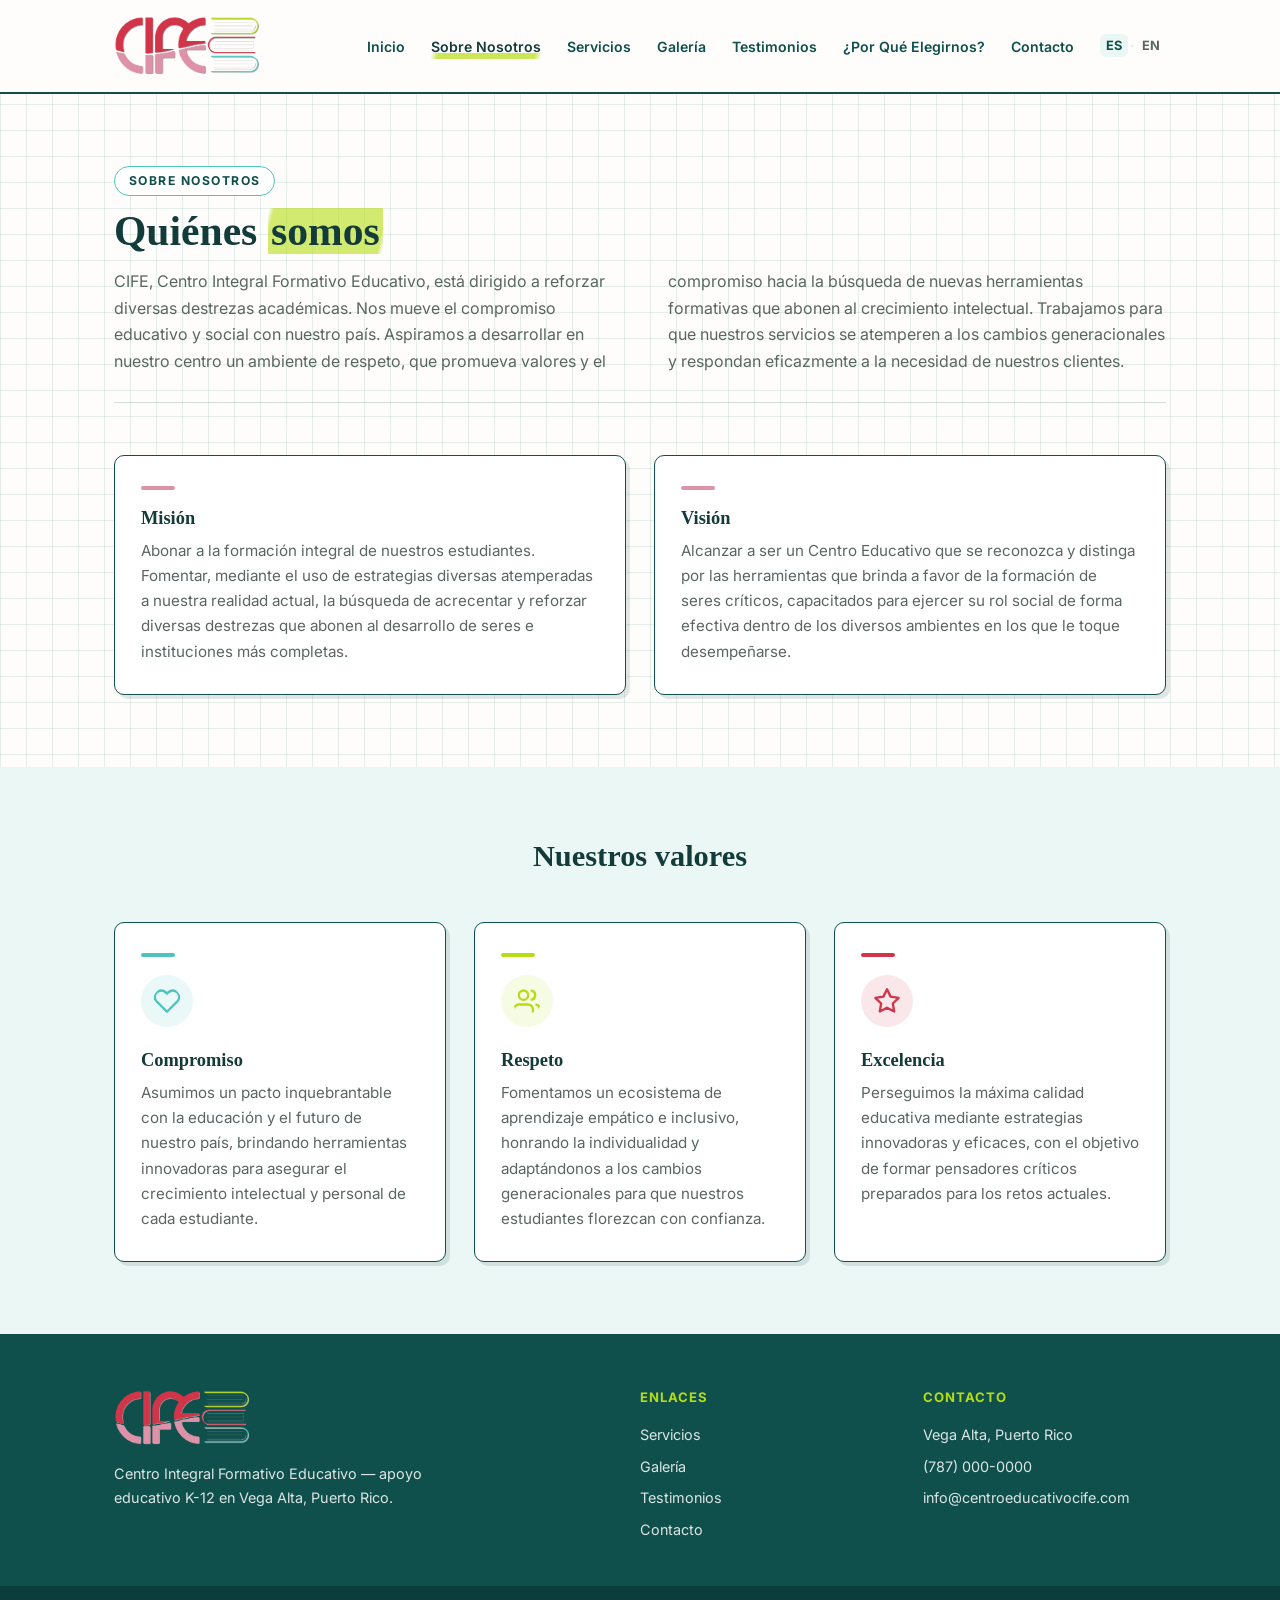
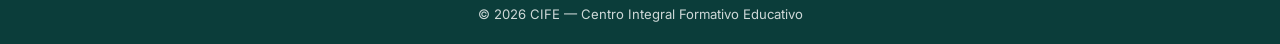
==== commit 5e8cf4f3: "Widen About lede to two columns so it fills the header row The intro sat at a 540px measure under a " ====
--- a/about.html
+++ b/about.html
@@ -8,7 +8,7 @@
   <link rel="preconnect" href="https://fonts.googleapis.com">
   <link rel="preconnect" href="https://fonts.gstatic.com" crossorigin>
   <link href="https://fonts.googleapis.com/css2?family=Fraunces:opsz,wght@9..144,500;9..144,600;9..144,650&family=Inter:wght@400;600;700&display=swap" rel="stylesheet">
-  <link rel="stylesheet" href="css/style.css?v=6">
+  <link rel="stylesheet" href="css/style.css?v=7">
 </head>
 <body data-page="nosotros">
   <header id="site-header"></header>
@@ -20,7 +20,7 @@
           <div>
             <span class="eyebrow" data-i18n="about.eyebrow">Sobre Nosotros</span>
             <h1><span data-i18n="about.titlePre">Quiénes </span><span class="hl" data-i18n="about.titleHl">somos</span></h1>
-            <p data-i18n="about.intro">CIFE, Centro Integral Formativo Educativo, está dirigido a reforzar diversas destrezas académicas. Nos mueve el compromiso educativo y social con nuestro país. Aspiramos a desarrollar en nuestro centro un ambiente de respeto, que promueva valores y el compromiso hacia la búsqueda de nuevas herramientas formativas que abonen al crecimiento intelectual. Trabajamos para que nuestros servicios se atemperen a los cambios generacionales y respondan eficazmente a la necesidad de nuestros clientes.</p>
+            <p class="lede" data-i18n="about.intro">CIFE, Centro Integral Formativo Educativo, está dirigido a reforzar diversas destrezas académicas. Nos mueve el compromiso educativo y social con nuestro país. Aspiramos a desarrollar en nuestro centro un ambiente de respeto, que promueva valores y el compromiso hacia la búsqueda de nuevas herramientas formativas que abonen al crecimiento intelectual. Trabajamos para que nuestros servicios se atemperen a los cambios generacionales y respondan eficazmente a la necesidad de nuestros clientes.</p>
           </div>
         </div>
         <div class="two-up">
@@ -63,8 +63,8 @@
   </main>
 
   <footer id="site-footer"></footer>
-  <script src="js/include.js?v=6" defer></script>
-  <script src="js/i18n.js?v=6" defer></script>
-  <script src="js/reveal.js?v=6" defer></script>
+  <script src="js/include.js?v=7" defer></script>
+  <script src="js/i18n.js?v=7" defer></script>
+  <script src="js/reveal.js?v=7" defer></script>
 </body>
 </html>
--- a/css/style.css
+++ b/css/style.css
@@ -312,6 +312,12 @@
 }
 .page-head h1 { margin-bottom: 0.3em; max-width: 620px; }
 .page-head p { color: var(--color-text-muted); max-width: 540px; margin: 0; }
+/* Long intro paragraphs: two columns fill the row without stretching the
+   line length past a readable measure. Single column once the row narrows. */
+.page-head p.lede { max-width: none; columns: 2; column-gap: 56px; }
+@media (max-width: 900px) {
+  .page-head p.lede { columns: 1; max-width: 620px; }
+}
 
 /* ---------- Cards ---------- */
 .card-grid { display: grid; grid-template-columns: repeat(3, 1fr); gap: 28px; }
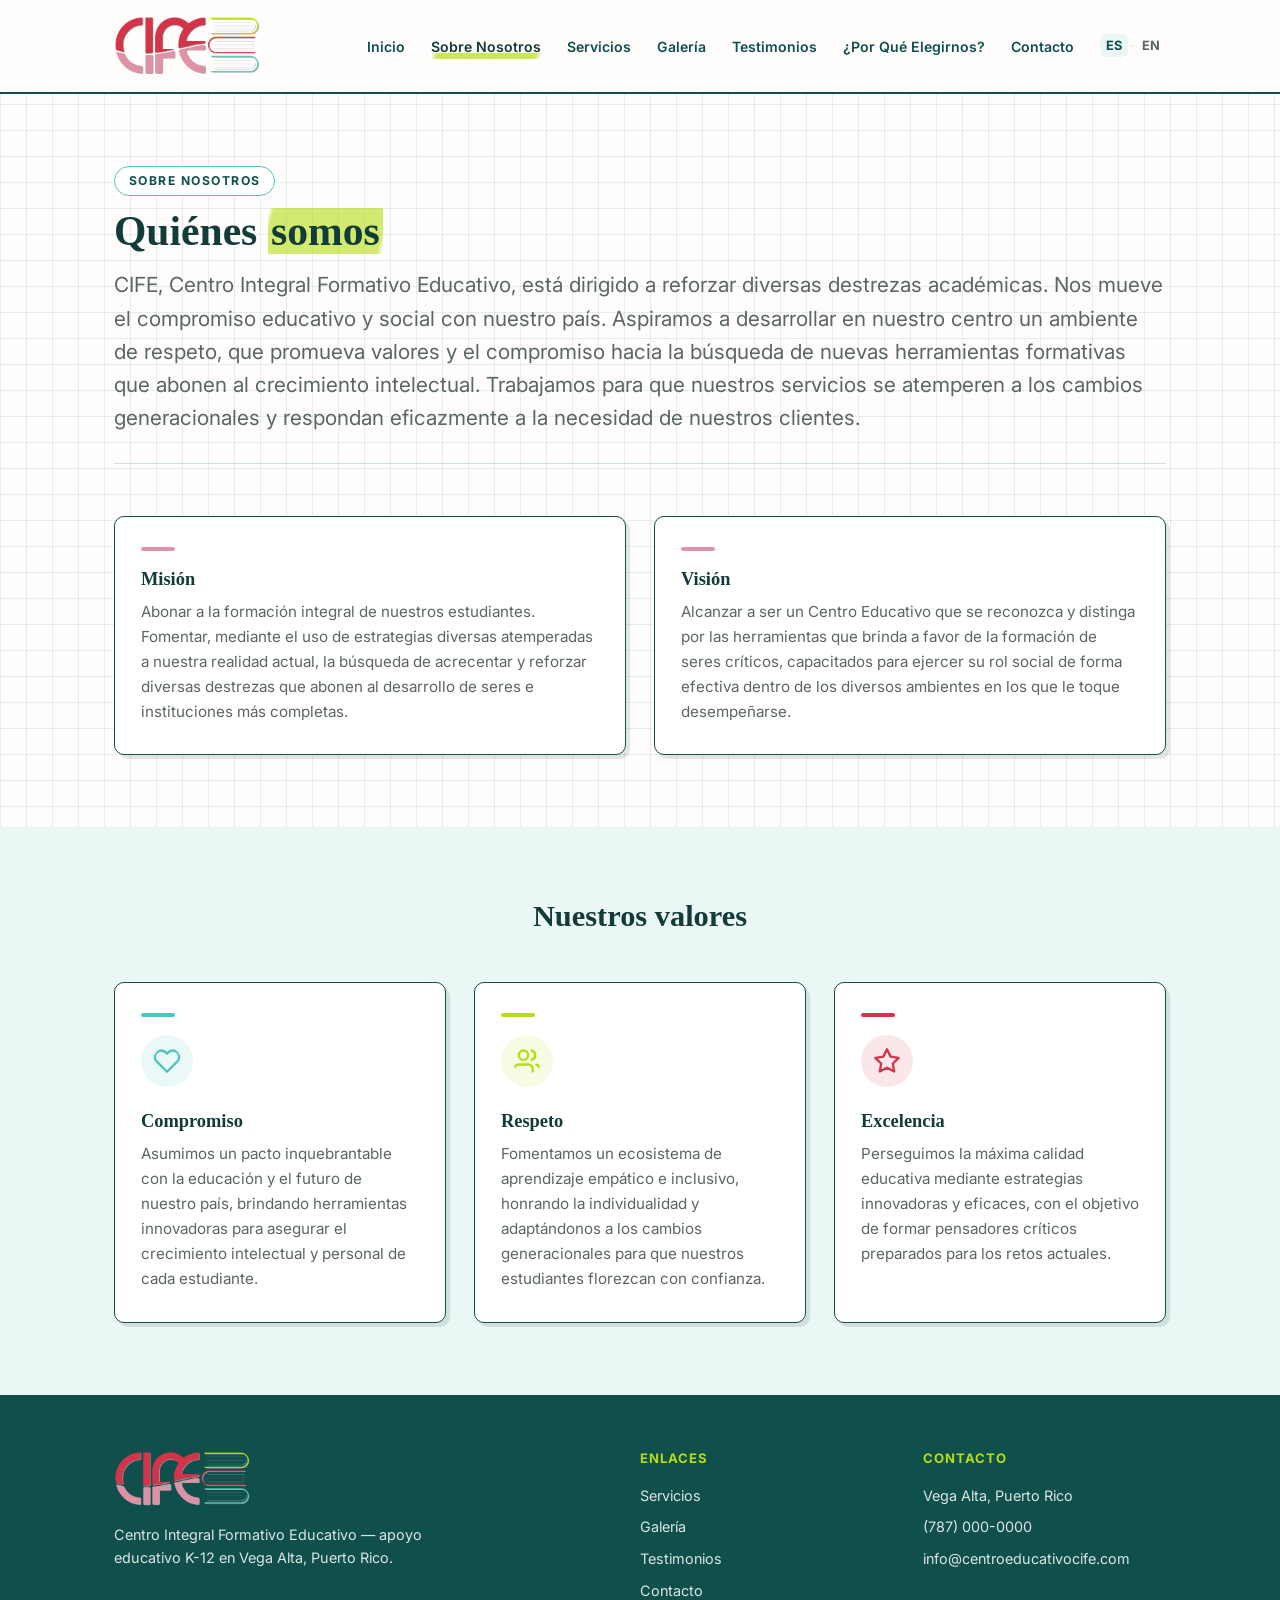
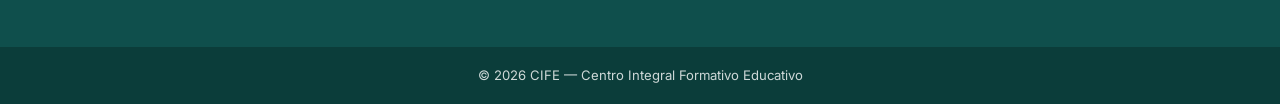
==== commit c8dadb9f: "Set About lede full-width at larger size instead of two columns Two columns gave the reader no cue w" ====
--- a/about.html
+++ b/about.html
@@ -8,7 +8,7 @@
   <link rel="preconnect" href="https://fonts.googleapis.com">
   <link rel="preconnect" href="https://fonts.gstatic.com" crossorigin>
   <link href="https://fonts.googleapis.com/css2?family=Fraunces:opsz,wght@9..144,500;9..144,600;9..144,650&family=Inter:wght@400;600;700&display=swap" rel="stylesheet">
-  <link rel="stylesheet" href="css/style.css?v=7">
+  <link rel="stylesheet" href="css/style.css?v=8">
 </head>
 <body data-page="nosotros">
   <header id="site-header"></header>
@@ -63,8 +63,8 @@
   </main>
 
   <footer id="site-footer"></footer>
-  <script src="js/include.js?v=7" defer></script>
-  <script src="js/i18n.js?v=7" defer></script>
-  <script src="js/reveal.js?v=7" defer></script>
+  <script src="js/include.js?v=8" defer></script>
+  <script src="js/i18n.js?v=8" defer></script>
+  <script src="js/reveal.js?v=8" defer></script>
 </body>
 </html>
--- a/css/style.css
+++ b/css/style.css
@@ -312,11 +312,11 @@
 }
 .page-head h1 { margin-bottom: 0.3em; max-width: 620px; }
 .page-head p { color: var(--color-text-muted); max-width: 540px; margin: 0; }
-/* Long intro paragraphs: two columns fill the row without stretching the
-   line length past a readable measure. Single column once the row narrows. */
-.page-head p.lede { max-width: none; columns: 2; column-gap: 56px; }
+/* Long intro paragraphs run the full width of the row. Set larger than body
+   copy so the line count drops instead of the characters-per-line climbing. */
+.page-head p.lede { max-width: none; font-size: 1.3rem; line-height: 1.6; }
 @media (max-width: 900px) {
-  .page-head p.lede { columns: 1; max-width: 620px; }
+  .page-head p.lede { font-size: 1.05rem; line-height: 1.65; }
 }
 
 /* ---------- Cards ---------- */
